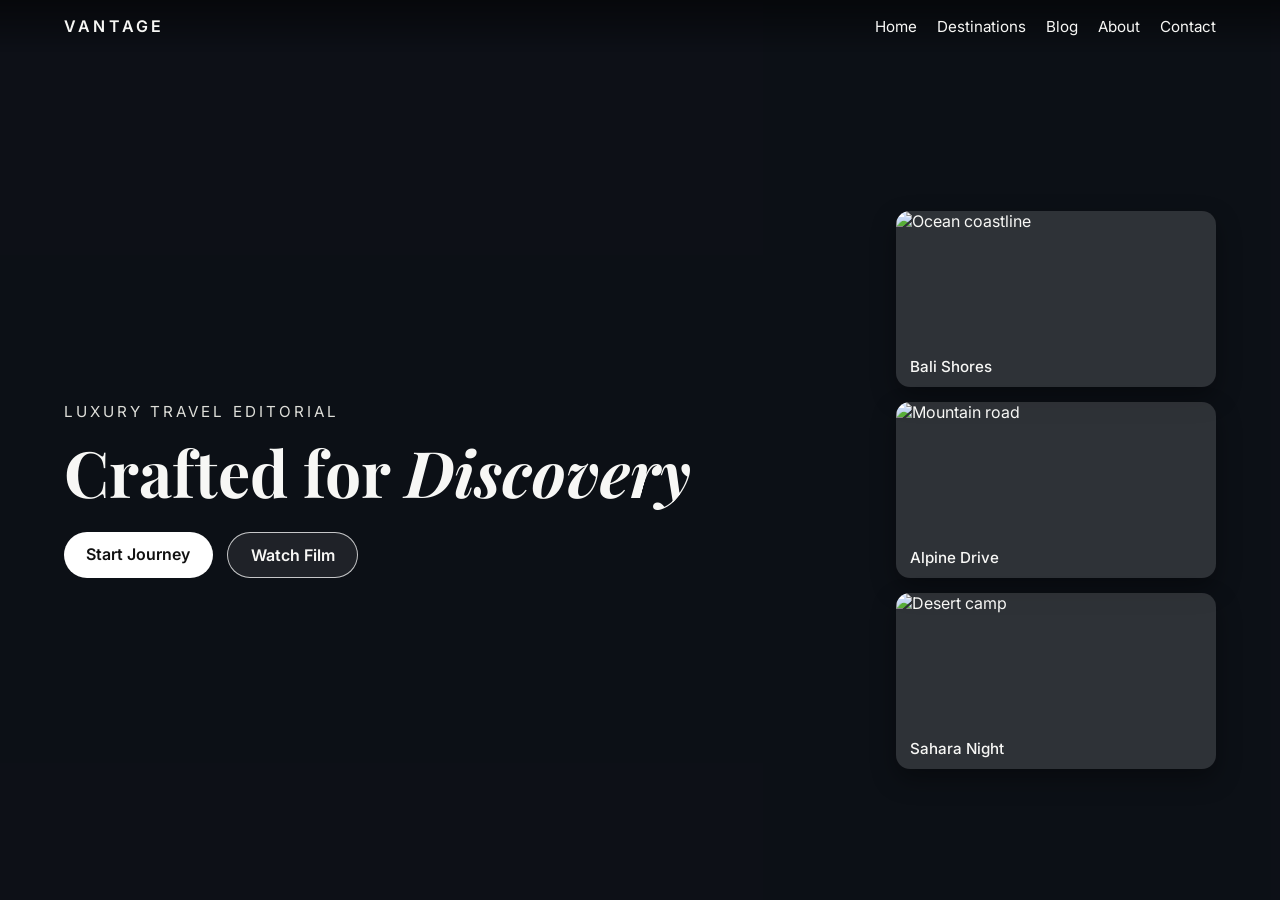
==== Web/Index.html @ 28e1c0a5 "Build responsive VANTAGE hero landing page" ====
<!doctype html>
<html lang="en">
  <head>
    <meta charset="UTF-8" />
    <meta name="viewport" content="width=device-width, initial-scale=1.0" />
    <title>Vantage - Crafted for Discovery</title>
    <link rel="preconnect" href="https://fonts.googleapis.com" />
    <link rel="preconnect" href="https://fonts.gstatic.com" crossorigin />
    <link
      href="https://fonts.googleapis.com/css2?family=Playfair+Display:ital,wght@0,400;0,600;0,700;1,700&family=Inter:wght@400;500;600&display=swap"
      rel="stylesheet"
    />
    <link rel="stylesheet" href="Style.css" />
  </head>
  <body>
    <header class="navbar">
      <a href="#" class="logo">VANTAGE</a>
      <nav>
        <ul class="nav-links">
          <li><a href="#">Home</a></li>
          <li><a href="#">Destinations</a></li>
          <li><a href="#">Blog</a></li>
          <li><a href="#">About</a></li>
          <li><a href="#">Contact</a></li>
        </ul>
      </nav>
    </header>

    <main class="hero-section">
      <div class="hero-overlay"></div>

      <section class="hero-content fade-in">
        <p class="hero-subtitle">Luxury travel editorial</p>
        <h1>
          Crafted for <span class="italic-highlight">Discovery</span>
        </h1>
        <div class="hero-buttons">
          <a href="#" class="btn btn-primary">Start Journey</a>
          <a href="#" class="btn btn-secondary">Watch Film</a>
        </div>
      </section>

      <aside class="destination-cards fade-in-delayed" aria-label="Featured destinations">
        <article class="card">
          <img src="https://images.unsplash.com/photo-1507525428034-b723cf961d3e?auto=format&fit=crop&w=900&q=80" alt="Ocean coastline" />
          <div class="card-caption">Bali Shores</div>
        </article>
        <article class="card">
          <img src="https://images.unsplash.com/photo-1488646953014-85cb44e25828?auto=format&fit=crop&w=900&q=80" alt="Mountain road" />
          <div class="card-caption">Alpine Drive</div>
        </article>
        <article class="card">
          <img src="https://images.unsplash.com/photo-1512100356356-de1b84283e18?auto=format&fit=crop&w=900&q=80" alt="Desert camp" />
          <div class="card-caption">Sahara Night</div>
        </article>
      </aside>
    </main>
  </body>
</html>
---- Web/Style.css ----
:root {
  --text-light: #f7f7f5;
  --text-muted: #dfdfda;
  --overlay: rgba(16, 20, 28, 0.5);
  --accent: #ffffff;
  --accent-dark: #111111;
  --card-bg: rgba(255, 255, 255, 0.14);
}

* {
  margin: 0;
  padding: 0;
  box-sizing: border-box;
}

body {
  font-family: "Inter", sans-serif;
  color: var(--text-light);
  background-color: #090c11;
}

.navbar {
  position: fixed;
  top: 0;
  left: 0;
  width: 100%;
  z-index: 10;
  padding: 1rem 5vw;
  display: flex;
  justify-content: space-between;
  align-items: center;
  background: linear-gradient(to bottom, rgba(0, 0, 0, 0.5), rgba(0, 0, 0, 0));
}

.logo {
  color: var(--text-light);
  text-decoration: none;
  letter-spacing: 0.2em;
  font-size: 1rem;
  font-weight: 600;
}

.nav-links {
  list-style: none;
  display: flex;
  gap: 1.25rem;
  flex-wrap: wrap;
  justify-content: flex-end;
}

.nav-links a {
  color: var(--text-light);
  text-decoration: none;
  font-size: 0.95rem;
  transition: opacity 0.25s ease;
}

.nav-links a:hover {
  opacity: 0.7;
}

.hero-section {
  height: 100vh;
  min-height: 640px;
  position: relative;
  display: flex;
  align-items: center;
  justify-content: space-between;
  gap: 2rem;
  padding: 8rem 5vw 3rem;
  background-image: url("https://images.unsplash.com/photo-1493558103817-58b2924bce98?auto=format&fit=crop&w=2000&q=80");
  background-size: cover;
  background-position: center;
  isolation: isolate;
}

.hero-overlay {
  position: absolute;
  inset: 0;
  background: var(--overlay);
  z-index: -1;
}

.hero-content {
  max-width: 700px;
}

.hero-subtitle {
  font-size: 0.95rem;
  text-transform: uppercase;
  letter-spacing: 0.2em;
  color: var(--text-muted);
  margin-bottom: 1rem;
}

h1 {
  font-family: "Playfair Display", serif;
  font-size: clamp(2.4rem, 5vw, 5rem);
  line-height: 1.1;
  margin-bottom: 1.5rem;
}

.italic-highlight {
  font-style: italic;
  font-weight: 700;
}

.hero-buttons {
  display: flex;
  gap: 0.9rem;
  flex-wrap: wrap;
}

.btn {
  text-decoration: none;
  border-radius: 999px;
  padding: 0.75rem 1.4rem;
  font-weight: 600;
  transition: background-color 0.25s ease, color 0.25s ease, transform 0.25s ease;
}

.btn-primary {
  background-color: var(--accent);
  color: var(--accent-dark);
}

.btn-primary:hover {
  background-color: #e7e7e1;
  transform: translateY(-2px);
}

.btn-secondary {
  border: 1px solid rgba(255, 255, 255, 0.75);
  color: var(--text-light);
  background-color: rgba(255, 255, 255, 0.08);
}

.btn-secondary:hover {
  background-color: var(--text-light);
  color: #111;
  transform: translateY(-2px);
}

.destination-cards {
  display: flex;
  flex-direction: column;
  gap: 0.9rem;
  width: min(28vw, 320px);
}

.card {
  border-radius: 14px;
  overflow: hidden;
  background: var(--card-bg);
  box-shadow: 0 10px 24px rgba(0, 0, 0, 0.35);
  transition: transform 0.3s ease;
}

.card:hover {
  transform: scale(1.03);
}

.card img {
  display: block;
  width: 100%;
  height: 135px;
  object-fit: cover;
}

.card-caption {
  padding: 0.7rem 0.85rem;
  font-size: 0.95rem;
  font-weight: 500;
}

.fade-in,
.fade-in-delayed {
  opacity: 0;
  animation: fadeUp 0.9s ease forwards;
}

.fade-in-delayed {
  animation-delay: 0.3s;
}

@keyframes fadeUp {
  from {
    opacity: 0;
    transform: translateY(16px);
  }
  to {
    opacity: 1;
    transform: translateY(0);
  }
}

@media (max-width: 900px) {
  .hero-section {
    flex-wrap: wrap;
    align-content: center;
    height: auto;
    min-height: 100vh;
    padding-top: 7rem;
    padding-bottom: 2rem;
  }

  .destination-cards {
    width: 100%;
    max-width: 560px;
    flex-direction: row;
    flex-wrap: wrap;
  }

  .card {
    flex: 1 1 170px;
  }
}

@media (max-width: 640px) {
  .navbar {
    padding: 0.9rem 1rem;
    align-items: flex-start;
    gap: 0.6rem;
    flex-direction: column;
    background: linear-gradient(to bottom, rgba(0, 0, 0, 0.72), rgba(0, 0, 0, 0.2));
  }

  .nav-links {
    gap: 0.7rem 1rem;
  }

  .hero-section {
    padding: 8.2rem 1rem 1.5rem;
  }

  .hero-subtitle {
    font-size: 0.78rem;
  }

  .hero-buttons {
    width: 100%;
  }

  .btn {
    text-align: center;
    flex: 1 1 100%;
  }

  .destination-cards {
    margin-top: 0.6rem;
  }

  .card img {
    height: 120px;
  }
}
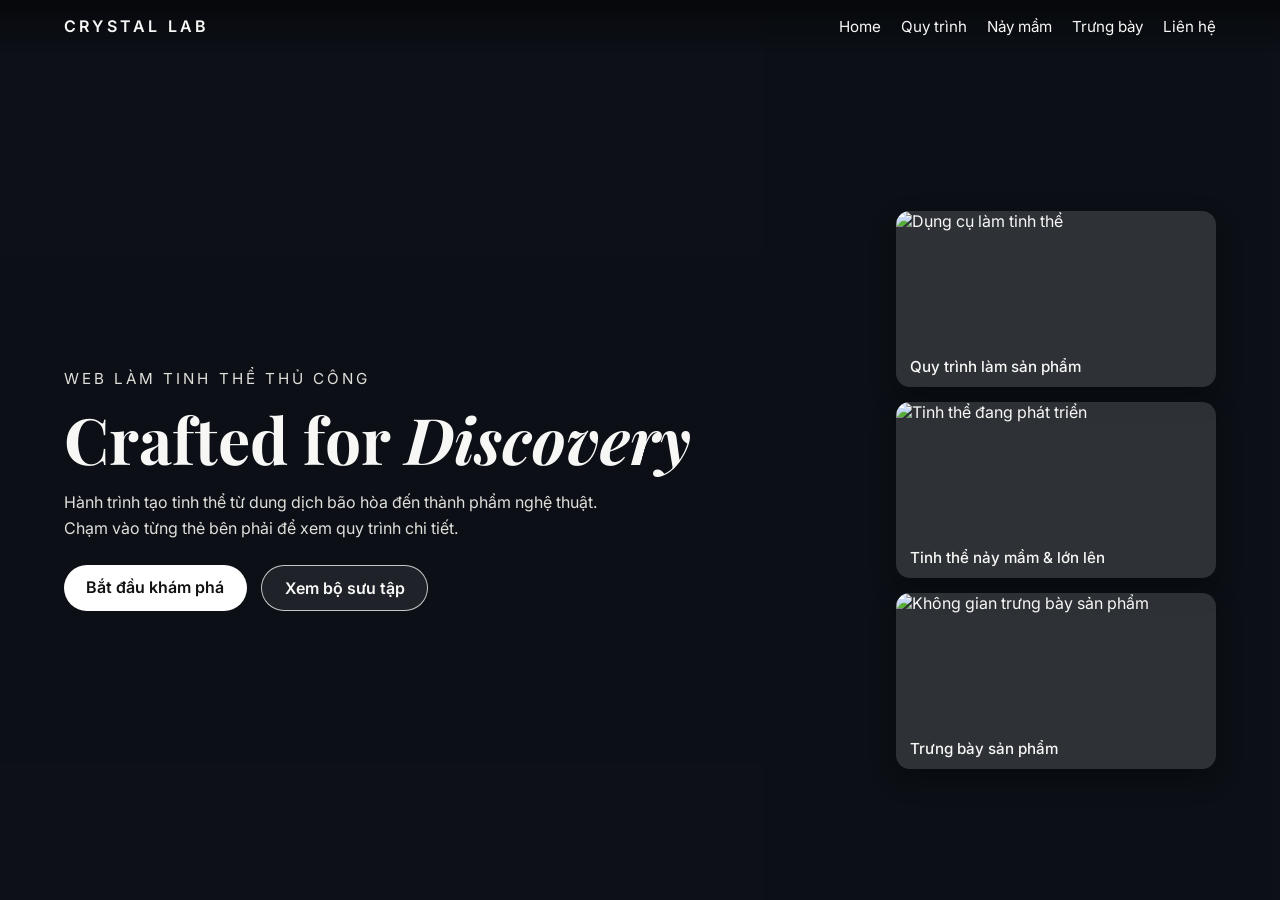
==== commit 7a254c53: "Retheme site to crystal crafting with linked detail pages" ====
--- a/Web/Index.html
+++ b/Web/Index.html
@@ -1,9 +1,9 @@
 <!doctype html>
-<html lang="en">
+<html lang="vi">
   <head>
     <meta charset="UTF-8" />
     <meta name="viewport" content="width=device-width, initial-scale=1.0" />
-    <title>Vantage - Crafted for Discovery</title>
+    <title>Crystal Lab - Crafted for Discovery</title>
     <link rel="preconnect" href="https://fonts.googleapis.com" />
     <link rel="preconnect" href="https://fonts.gstatic.com" crossorigin />
     <link
@@ -14,14 +14,14 @@
   </head>
   <body>
     <header class="navbar">
-      <a href="#" class="logo">VANTAGE</a>
+      <a href="Index.html" class="logo">CRYSTAL LAB</a>
       <nav>
         <ul class="nav-links">
-          <li><a href="#">Home</a></li>
-          <li><a href="#">Destinations</a></li>
-          <li><a href="#">Blog</a></li>
-          <li><a href="#">About</a></li>
-          <li><a href="#">Contact</a></li>
+          <li><a href="Index.html">Home</a></li>
+          <li><a href="quy-trinh-san-pham.html">Quy trình</a></li>
+          <li><a href="nay-mam-lon-len.html">Nảy mầm</a></li>
+          <li><a href="trung-bay-san-pham.html">Trưng bày</a></li>
+          <li><a href="#">Liên hệ</a></li>
         </ul>
       </nav>
     </header>
@@ -30,29 +30,33 @@
       <div class="hero-overlay"></div>
 
       <section class="hero-content fade-in">
-        <p class="hero-subtitle">Luxury travel editorial</p>
+        <p class="hero-subtitle">Web làm tinh thể thủ công</p>
         <h1>
           Crafted for <span class="italic-highlight">Discovery</span>
         </h1>
+        <p class="hero-description">
+          Hành trình tạo tinh thể từ dung dịch bão hòa đến thành phẩm nghệ thuật.
+          Chạm vào từng thẻ bên phải để xem quy trình chi tiết.
+        </p>
         <div class="hero-buttons">
-          <a href="#" class="btn btn-primary">Start Journey</a>
-          <a href="#" class="btn btn-secondary">Watch Film</a>
+          <a href="quy-trinh-san-pham.html" class="btn btn-primary">Bắt đầu khám phá</a>
+          <a href="trung-bay-san-pham.html" class="btn btn-secondary">Xem bộ sưu tập</a>
         </div>
       </section>
 
-      <aside class="destination-cards fade-in-delayed" aria-label="Featured destinations">
-        <article class="card">
-          <img src="https://images.unsplash.com/photo-1507525428034-b723cf961d3e?auto=format&fit=crop&w=900&q=80" alt="Ocean coastline" />
-          <div class="card-caption">Bali Shores</div>
-        </article>
-        <article class="card">
-          <img src="https://images.unsplash.com/photo-1488646953014-85cb44e25828?auto=format&fit=crop&w=900&q=80" alt="Mountain road" />
-          <div class="card-caption">Alpine Drive</div>
-        </article>
-        <article class="card">
-          <img src="https://images.unsplash.com/photo-1512100356356-de1b84283e18?auto=format&fit=crop&w=900&q=80" alt="Desert camp" />
-          <div class="card-caption">Sahara Night</div>
-        </article>
+      <aside class="destination-cards fade-in-delayed" aria-label="Nội dung tinh thể nổi bật">
+        <a class="card card-link" href="quy-trinh-san-pham.html">
+          <img src="https://images.unsplash.com/photo-1518156677180-95a2893f3e9f?auto=format&fit=crop&w=900&q=80" alt="Dụng cụ làm tinh thể" />
+          <div class="card-caption">Quy trình làm sản phẩm</div>
+        </a>
+        <a class="card card-link" href="nay-mam-lon-len.html">
+          <img src="https://images.unsplash.com/photo-1560090995-01632a28895b?auto=format&fit=crop&w=900&q=80" alt="Tinh thể đang phát triển" />
+          <div class="card-caption">Tinh thể nảy mầm &amp; lớn lên</div>
+        </a>
+        <a class="card card-link" href="trung-bay-san-pham.html">
+          <img src="https://images.unsplash.com/photo-1515378791036-0648a814c963?auto=format&fit=crop&w=900&q=80" alt="Không gian trưng bày sản phẩm" />
+          <div class="card-caption">Trưng bày sản phẩm</div>
+        </a>
       </aside>
     </main>
   </body>
--- a/Web/Style.css
+++ b/Web/Style.css
@@ -68,7 +68,7 @@
   justify-content: space-between;
   gap: 2rem;
   padding: 8rem 5vw 3rem;
-  background-image: url("https://images.unsplash.com/photo-1493558103817-58b2924bce98?auto=format&fit=crop&w=2000&q=80");
+  background-image: url("https://images.unsplash.com/photo-1607619056574-7b8d3ee536b2?auto=format&fit=crop&w=2000&q=80");
   background-size: cover;
   background-position: center;
   isolation: isolate;
@@ -97,12 +97,19 @@
   font-family: "Playfair Display", serif;
   font-size: clamp(2.4rem, 5vw, 5rem);
   line-height: 1.1;
-  margin-bottom: 1.5rem;
+  margin-bottom: 1rem;
 }
 
 .italic-highlight {
   font-style: italic;
   font-weight: 700;
+}
+
+.hero-description {
+  max-width: 560px;
+  color: var(--text-muted);
+  line-height: 1.6;
+  margin-bottom: 1.5rem;
 }
 
 .hero-buttons {
@@ -154,6 +161,12 @@
   background: var(--card-bg);
   box-shadow: 0 10px 24px rgba(0, 0, 0, 0.35);
   transition: transform 0.3s ease;
+}
+
+.card-link {
+  text-decoration: none;
+  color: var(--text-light);
+  display: block;
 }
 
 .card:hover {
@@ -237,6 +250,10 @@
     font-size: 0.78rem;
   }
 
+  .hero-description {
+    font-size: 0.95rem;
+  }
+
   .hero-buttons {
     width: 100%;
   }
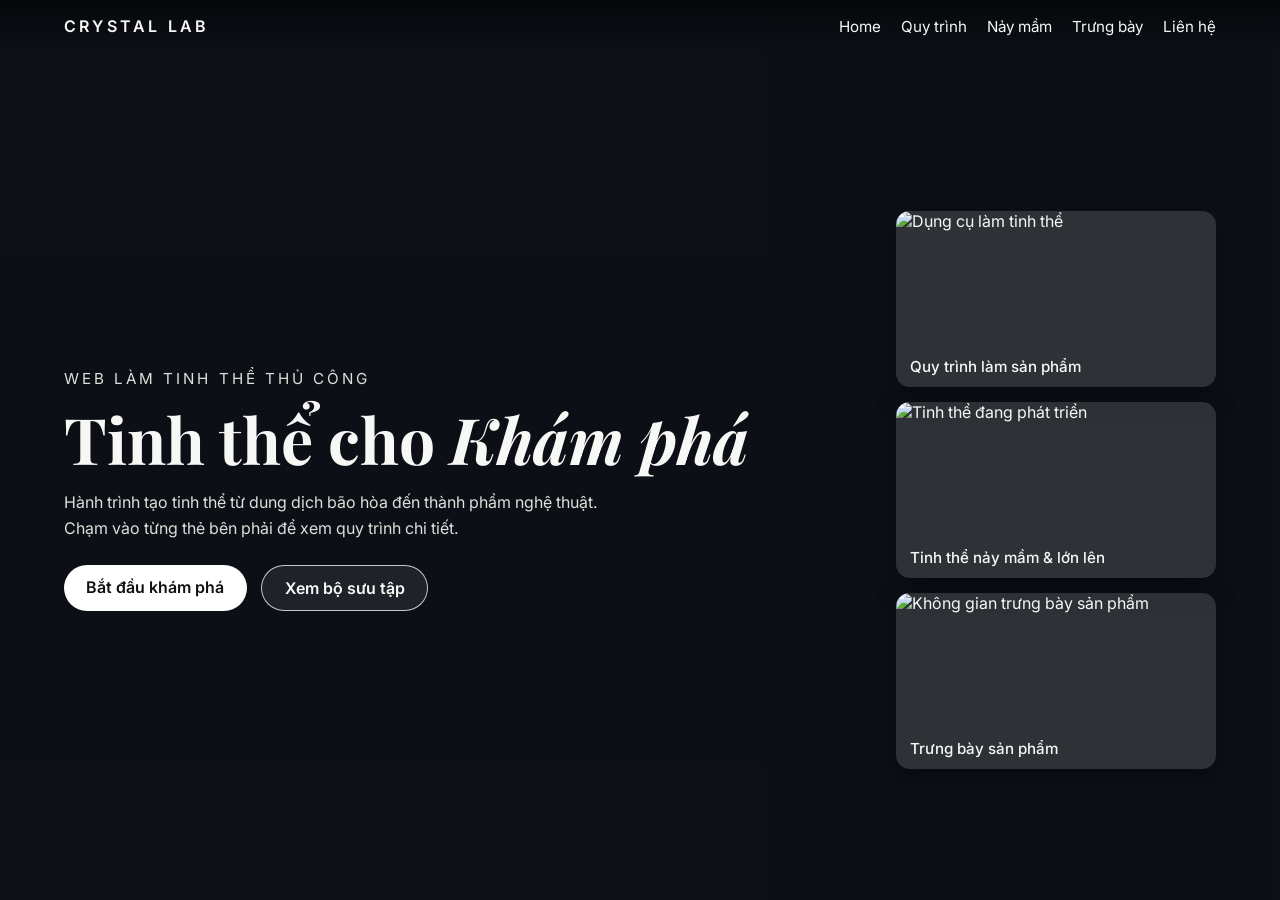
==== commit c0c0ac8e: "Update page titles while preserving layout and effects" ====
--- a/Web/Index.html
+++ b/Web/Index.html
@@ -3,7 +3,7 @@
   <head>
     <meta charset="UTF-8" />
     <meta name="viewport" content="width=device-width, initial-scale=1.0" />
-    <title>Crystal Lab - Crafted for Discovery</title>
+    <title>Crystal Lab - Nghệ thuật tinh thể</title>
     <link rel="preconnect" href="https://fonts.googleapis.com" />
     <link rel="preconnect" href="https://fonts.gstatic.com" crossorigin />
     <link
@@ -32,7 +32,7 @@
       <section class="hero-content fade-in">
         <p class="hero-subtitle">Web làm tinh thể thủ công</p>
         <h1>
-          Crafted for <span class="italic-highlight">Discovery</span>
+          Tinh thể cho <span class="italic-highlight">Khám phá</span>
         </h1>
         <p class="hero-description">
           Hành trình tạo tinh thể từ dung dịch bão hòa đến thành phẩm nghệ thuật.
@@ -44,7 +44,7 @@
         </div>
       </section>
 
-      <aside class="destination-cards fade-in-delayed" aria-label="Nội dung tinh thể nổi bật">
+      <aside class="destination-cards fade-in-delayed" aria-label="Tiêu đề tinh thể nổi bật">
         <a class="card card-link" href="quy-trinh-san-pham.html">
           <img src="https://images.unsplash.com/photo-1518156677180-95a2893f3e9f?auto=format&fit=crop&w=900&q=80" alt="Dụng cụ làm tinh thể" />
           <div class="card-caption">Quy trình làm sản phẩm</div>
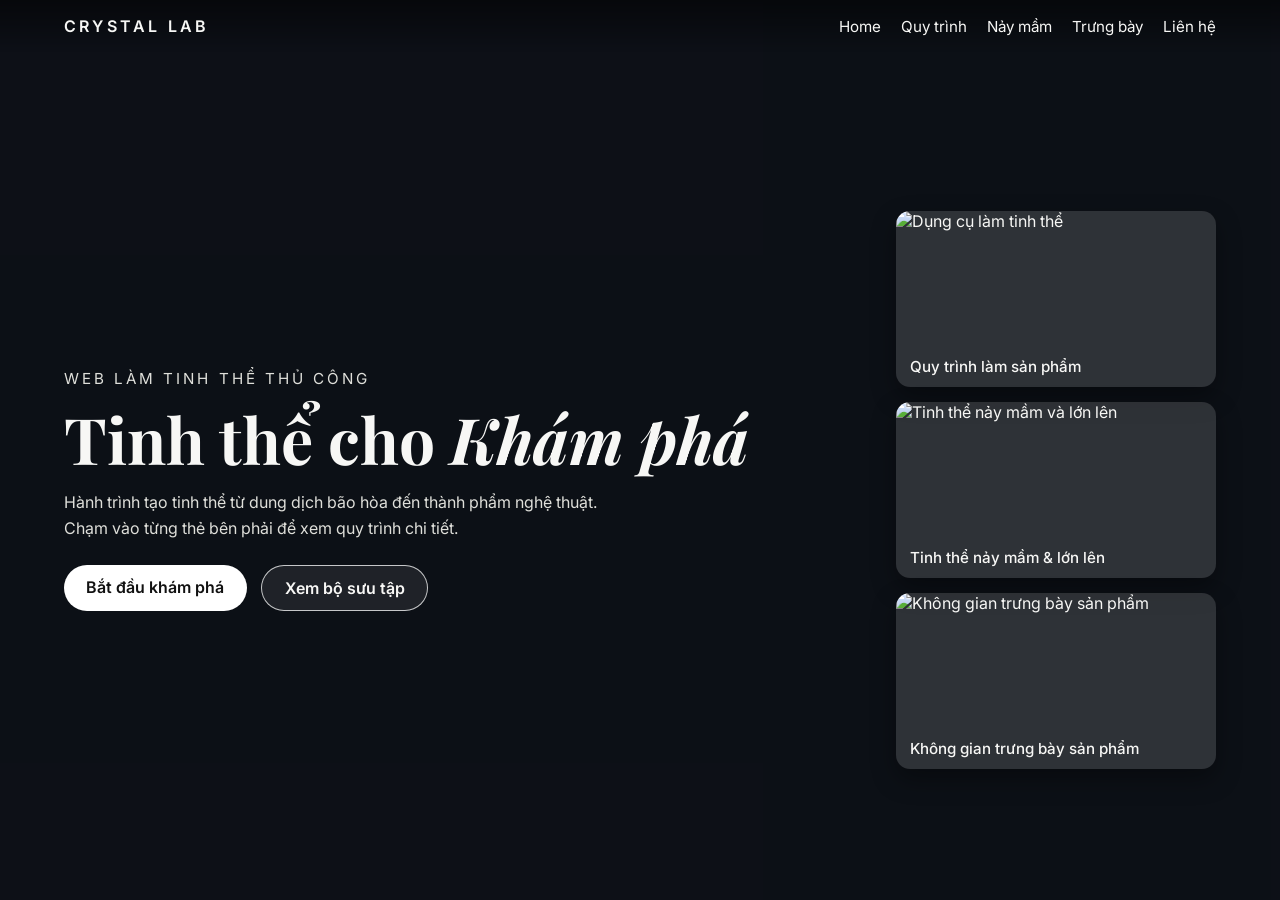
==== commit b5df8c14: "Fix right card text styling and broken card image" ====
--- a/Web/Index.html
+++ b/Web/Index.html
@@ -50,12 +50,12 @@
           <div class="card-caption">Quy trình làm sản phẩm</div>
         </a>
         <a class="card card-link" href="nay-mam-lon-len.html">
-          <img src="https://images.unsplash.com/photo-1560090995-01632a28895b?auto=format&fit=crop&w=900&q=80" alt="Tinh thể đang phát triển" />
+          <img src="https://images.unsplash.com/photo-1603126857599-f6e157fa2fe6?auto=format&fit=crop&w=900&q=80" alt="Tinh thể nảy mầm và lớn lên" />
           <div class="card-caption">Tinh thể nảy mầm &amp; lớn lên</div>
         </a>
         <a class="card card-link" href="trung-bay-san-pham.html">
-          <img src="https://images.unsplash.com/photo-1515378791036-0648a814c963?auto=format&fit=crop&w=900&q=80" alt="Không gian trưng bày sản phẩm" />
-          <div class="card-caption">Trưng bày sản phẩm</div>
+          <img src="https://images.unsplash.com/photo-1465101162946-4377e57745c3?auto=format&fit=crop&w=900&q=80" alt="Không gian trưng bày sản phẩm" />
+          <div class="card-caption">Không gian trưng bày sản phẩm</div>
         </a>
       </aside>
     </main>
--- a/Web/Style.css
+++ b/Web/Style.css
@@ -163,7 +163,11 @@
   transition: transform 0.3s ease;
 }
 
-.card-link {
+.card-link,
+.card-link:link,
+.card-link:visited,
+.card-link:hover,
+.card-link:active {
   text-decoration: none;
   color: var(--text-light);
   display: block;
@@ -184,6 +188,8 @@
   padding: 0.7rem 0.85rem;
   font-size: 0.95rem;
   font-weight: 500;
+  color: var(--text-light);
+  text-decoration: none;
 }
 
 .fade-in,
